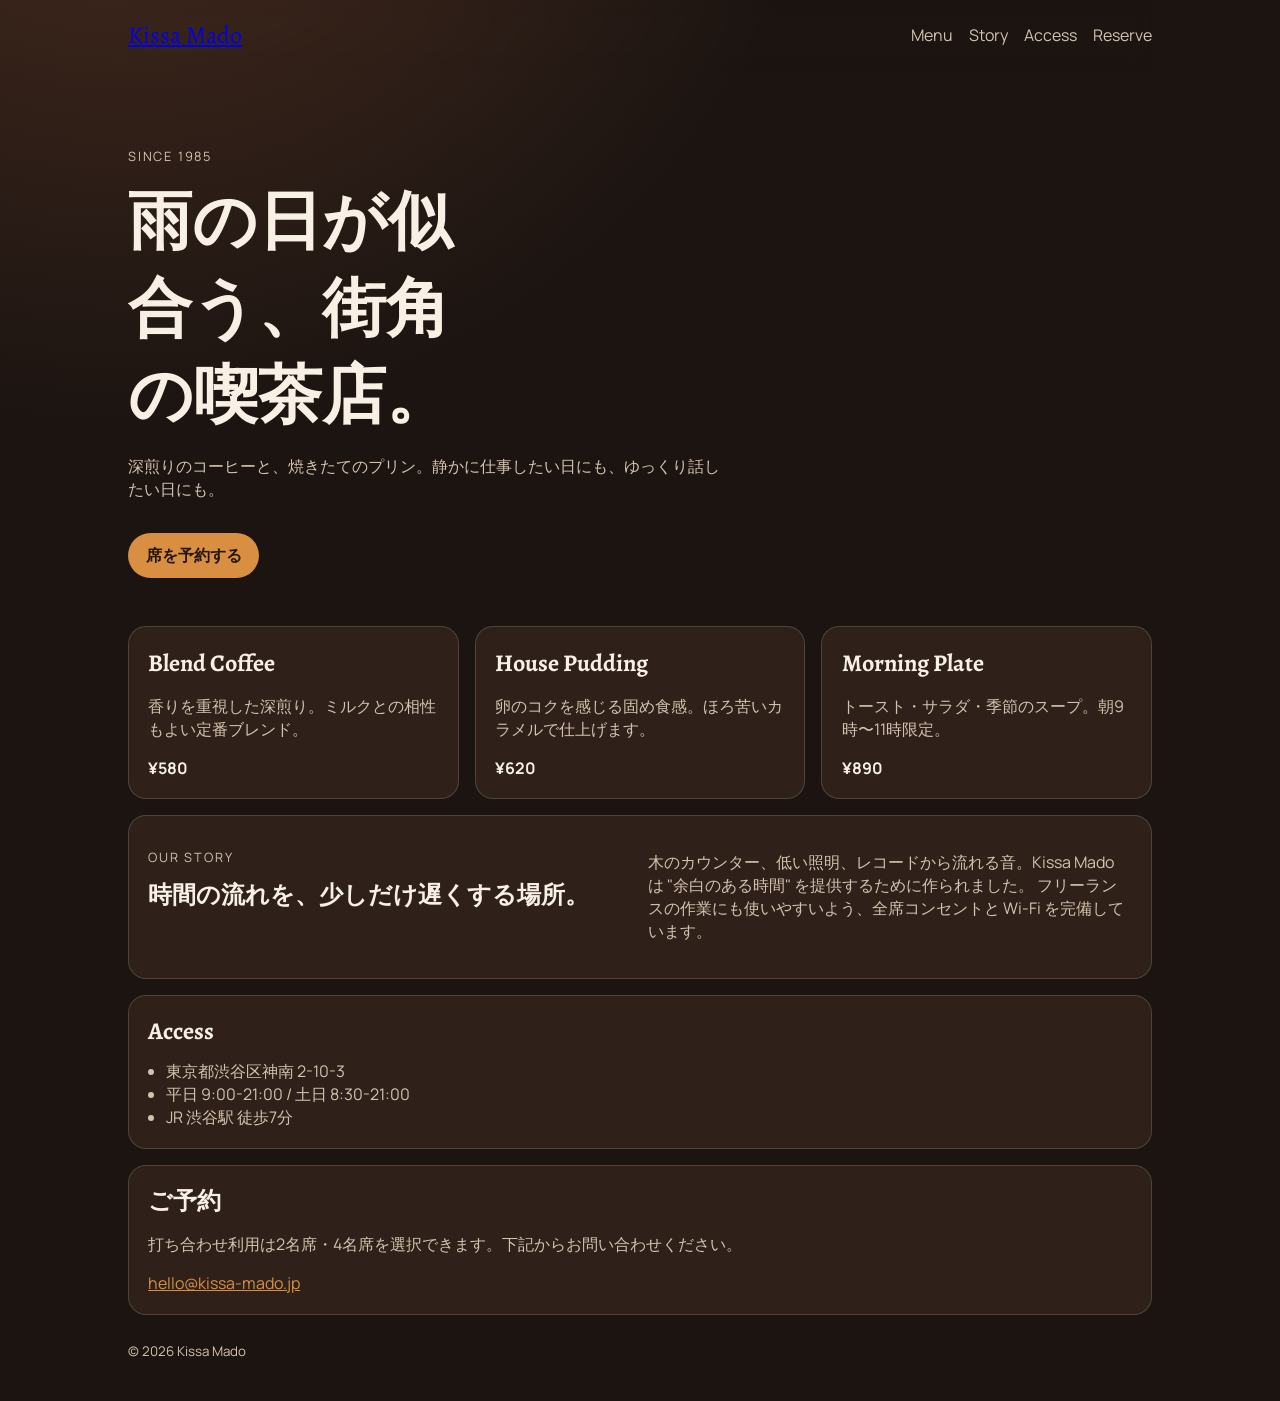
==== index.html @ b8e0303f "Initial commit: 01-kissa-lp site" ====
<!doctype html>
<html lang="ja">
  <head>
    <meta charset="UTF-8" />
    <meta name="viewport" content="width=device-width, initial-scale=1.0" />
    <title>Kissa Mado | 静かな喫茶店</title>
    <link rel="preconnect" href="https://fonts.googleapis.com" />
    <link rel="preconnect" href="https://fonts.gstatic.com" crossorigin />
    <link href="https://fonts.googleapis.com/css2?family=Alegreya:wght@500;700&family=Manrope:wght@400;500;700&display=swap" rel="stylesheet" />
    <link rel="stylesheet" href="styles.css" />
  </head>
  <body>
    <header class="site-header">
      <a class="brand" href="#top">Kissa Mado</a>
      <button class="menu-btn" aria-label="メニュー">☰</button>
      <nav>
        <a href="#menu">Menu</a>
        <a href="#story">Story</a>
        <a href="#access">Access</a>
        <a href="#reserve">Reserve</a>
      </nav>
    </header>

    <main id="top">
      <section class="hero reveal">
        <p class="eyebrow">SINCE 1985</p>
        <h1>雨の日が似合う、街角の喫茶店。</h1>
        <p>
          深煎りのコーヒーと、焼きたてのプリン。静かに仕事したい日にも、ゆっくり話したい日にも。
        </p>
        <a class="cta" href="#reserve">席を予約する</a>
      </section>

      <section class="menu-grid reveal" id="menu">
        <article>
          <h2>Blend Coffee</h2>
          <p>香りを重視した深煎り。ミルクとの相性もよい定番ブレンド。</p>
          <strong>¥580</strong>
        </article>
        <article>
          <h2>House Pudding</h2>
          <p>卵のコクを感じる固め食感。ほろ苦いカラメルで仕上げます。</p>
          <strong>¥620</strong>
        </article>
        <article>
          <h2>Morning Plate</h2>
          <p>トースト・サラダ・季節のスープ。朝9時〜11時限定。</p>
          <strong>¥890</strong>
        </article>
      </section>

      <section class="story reveal" id="story">
        <div>
          <p class="eyebrow">OUR STORY</p>
          <h2>時間の流れを、少しだけ遅くする場所。</h2>
        </div>
        <p>
          木のカウンター、低い照明、レコードから流れる音。Kissa Mado は "余白のある時間" を提供するために作られました。
          フリーランスの作業にも使いやすいよう、全席コンセントと Wi-Fi を完備しています。
        </p>
      </section>

      <section class="access reveal" id="access">
        <h2>Access</h2>
        <ul>
          <li>東京都渋谷区神南 2-10-3</li>
          <li>平日 9:00-21:00 / 土日 8:30-21:00</li>
          <li>JR 渋谷駅 徒歩7分</li>
        </ul>
      </section>

      <section class="reserve reveal" id="reserve">
        <h2>ご予約</h2>
        <p>打ち合わせ利用は2名席・4名席を選択できます。下記からお問い合わせください。</p>
        <a href="mailto:hello@kissa-mado.jp">hello@kissa-mado.jp</a>
      </section>
    </main>

    <footer>
      <small>© <span id="year"></span> Kissa Mado</small>
    </footer>

    <script src="app.js"></script>
  </body>
</html>
---- styles.css ----
:root {
  --bg: #1b1411;
  --bg-soft: #2a1d18;
  --card: #2f211a;
  --text: #f8f0e5;
  --muted: #d4c2ae;
  --accent: #d88f42;
  --line: rgba(255, 238, 220, 0.16);
  --heading: "Alegreya", serif;
  --body: "Manrope", sans-serif;
}

* {
  box-sizing: border-box;
}

body {
  margin: 0;
  font-family: var(--body);
  color: var(--text);
  background: radial-gradient(circle at 10% -20%, #4c2e20, transparent 35%), var(--bg);
}

.site-header,
main,
footer {
  width: min(1024px, 92vw);
  margin: 0 auto;
}

.site-header {
  display: flex;
  align-items: center;
  justify-content: space-between;
  padding: 1.2rem 0;
  position: sticky;
  top: 0;
  backdrop-filter: blur(8px);
}

.brand {
  font-family: var(--heading);
  font-size: 1.5rem;
}

nav {
  display: flex;
  gap: 1rem;
}

nav a {
  color: var(--muted);
  text-decoration: none;
}

.menu-btn {
  display: none;
}

.hero {
  padding: 4rem 0 3rem;
}

.eyebrow {
  letter-spacing: 0.14em;
  color: var(--accent);
  font-size: 0.8rem;
}

h1,
h2 {
  font-family: var(--heading);
  margin: 0 0 0.8rem;
}

h1 {
  font-size: clamp(2rem, 6vw, 4rem);
  max-width: 12ch;
}

.hero p {
  max-width: 60ch;
  color: var(--muted);
}

.cta {
  display: inline-block;
  margin-top: 1rem;
  padding: 0.7rem 1.1rem;
  border-radius: 999px;
  background: var(--accent);
  color: #24150f;
  text-decoration: none;
  font-weight: 700;
}

.menu-grid {
  display: grid;
  grid-template-columns: repeat(3, minmax(0, 1fr));
  gap: 1rem;
}

.menu-grid article,
.story,
.access,
.reserve {
  background: var(--card);
  border: 1px solid var(--line);
  border-radius: 18px;
  padding: 1.2rem;
}

.menu-grid p,
.story p,
.access li,
.reserve p {
  color: var(--muted);
}

.story,
.access,
.reserve {
  margin-top: 1rem;
}

.story {
  display: grid;
  gap: 1rem;
  grid-template-columns: 1fr 1fr;
}

.access ul {
  margin: 0;
  padding-left: 1.1rem;
}

.reserve a {
  color: var(--accent);
}

.reveal {
  opacity: 0;
  transform: translateY(24px);
  transition: 500ms ease;
}

.reveal.in {
  opacity: 1;
  transform: translateY(0);
}

footer {
  padding: 1.5rem 0 2.5rem;
  color: var(--muted);
}

@media (max-width: 760px) {
  .menu-btn {
    display: inline-block;
    background: none;
    border: 1px solid var(--line);
    color: var(--text);
    border-radius: 10px;
    padding: 0.4rem 0.6rem;
  }

  nav {
    display: none;
    position: absolute;
    right: 4vw;
    top: 60px;
    background: var(--bg-soft);
    border: 1px solid var(--line);
    border-radius: 12px;
    padding: 0.8rem;
    flex-direction: column;
  }

  nav.open {
    display: flex;
  }

  .menu-grid,
  .story {
    grid-template-columns: 1fr;
  }
}
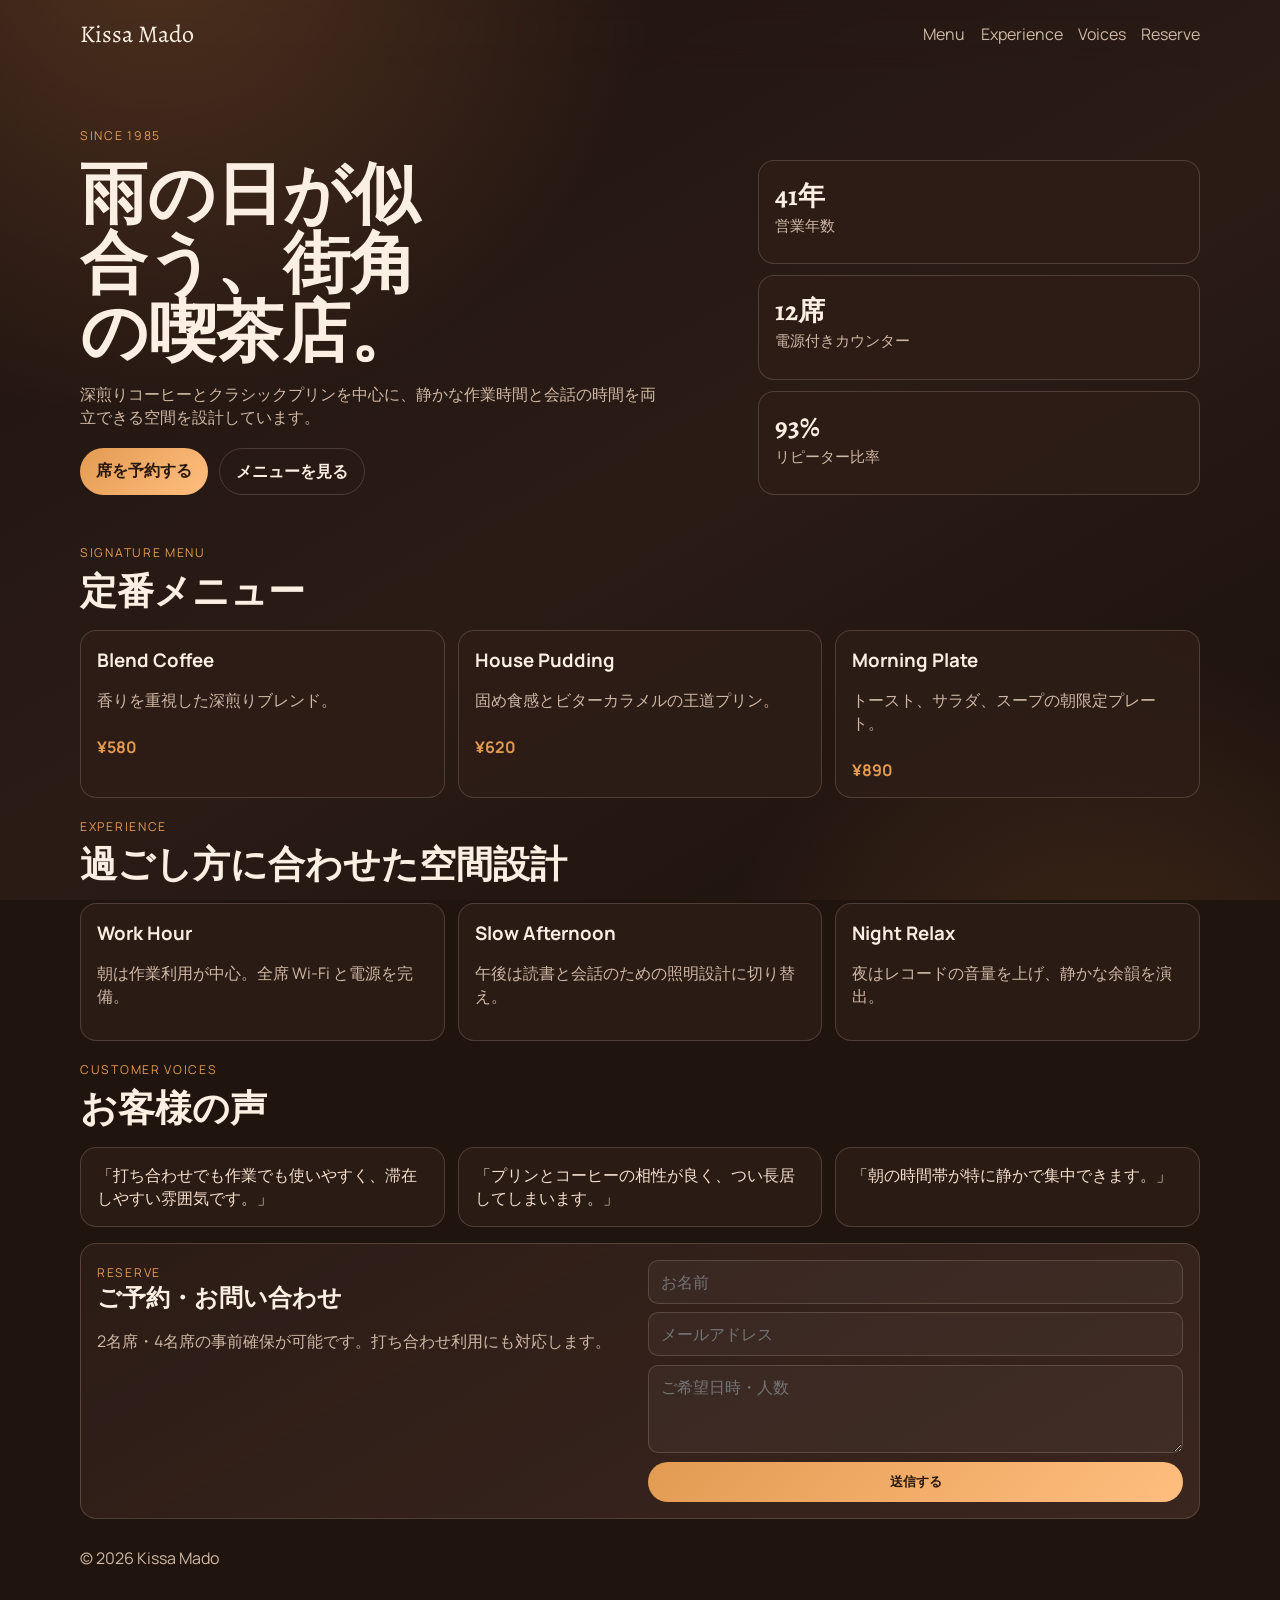
==== commit 18016344: "Enhance site design and content" ====
--- a/index.html
+++ b/index.html
@@ -10,76 +10,95 @@
     <link rel="stylesheet" href="styles.css" />
   </head>
   <body>
-    <header class="site-header">
+    <div class="bg-layer"></div>
+    <header class="site-header container">
       <a class="brand" href="#top">Kissa Mado</a>
-      <button class="menu-btn" aria-label="メニュー">☰</button>
-      <nav>
+      <button class="menu-toggle" aria-expanded="false" aria-label="メニュー">☰</button>
+      <nav class="nav-links">
         <a href="#menu">Menu</a>
-        <a href="#story">Story</a>
-        <a href="#access">Access</a>
+        <a href="#experience">Experience</a>
+        <a href="#voices">Voices</a>
         <a href="#reserve">Reserve</a>
       </nav>
     </header>
 
-    <main id="top">
+    <main id="top" class="container">
       <section class="hero reveal">
-        <p class="eyebrow">SINCE 1985</p>
-        <h1>雨の日が似合う、街角の喫茶店。</h1>
-        <p>
-          深煎りのコーヒーと、焼きたてのプリン。静かに仕事したい日にも、ゆっくり話したい日にも。
-        </p>
-        <a class="cta" href="#reserve">席を予約する</a>
+        <span class="badge">SINCE 1985</span>
+        <div class="hero-grid">
+          <div>
+            <h1>雨の日が似合う、街角の喫茶店。</h1>
+            <p class="lead">
+              深煎りコーヒーとクラシックプリンを中心に、静かな作業時間と会話の時間を両立できる空間を設計しています。
+            </p>
+            <div class="hero-actions">
+              <a class="btn primary" href="#reserve">席を予約する</a>
+              <a class="btn ghost" href="#menu">メニューを見る</a>
+            </div>
+          </div>
+          <aside class="hero-stats">
+            <article><strong data-count="41" data-suffix="年">0年</strong><span>営業年数</span></article>
+            <article><strong data-count="12" data-suffix="席">0席</strong><span>電源付きカウンター</span></article>
+            <article><strong data-count="93" data-suffix="%">0%</strong><span>リピーター比率</span></article>
+          </aside>
+        </div>
       </section>
 
-      <section class="menu-grid reveal" id="menu">
-        <article>
-          <h2>Blend Coffee</h2>
-          <p>香りを重視した深煎り。ミルクとの相性もよい定番ブレンド。</p>
-          <strong>¥580</strong>
-        </article>
-        <article>
-          <h2>House Pudding</h2>
-          <p>卵のコクを感じる固め食感。ほろ苦いカラメルで仕上げます。</p>
-          <strong>¥620</strong>
-        </article>
-        <article>
-          <h2>Morning Plate</h2>
-          <p>トースト・サラダ・季節のスープ。朝9時〜11時限定。</p>
-          <strong>¥890</strong>
-        </article>
+      <section class="section reveal" id="menu">
+        <div class="section-head">
+          <span class="eyebrow">SIGNATURE MENU</span>
+          <h2>定番メニュー</h2>
+        </div>
+        <div class="card-grid three">
+          <article class="card"><h3>Blend Coffee</h3><p>香りを重視した深煎りブレンド。</p><strong>¥580</strong></article>
+          <article class="card"><h3>House Pudding</h3><p>固め食感とビターカラメルの王道プリン。</p><strong>¥620</strong></article>
+          <article class="card"><h3>Morning Plate</h3><p>トースト、サラダ、スープの朝限定プレート。</p><strong>¥890</strong></article>
+        </div>
       </section>
 
-      <section class="story reveal" id="story">
-        <div>
-          <p class="eyebrow">OUR STORY</p>
-          <h2>時間の流れを、少しだけ遅くする場所。</h2>
+      <section class="section reveal" id="experience">
+        <div class="section-head">
+          <span class="eyebrow">EXPERIENCE</span>
+          <h2>過ごし方に合わせた空間設計</h2>
         </div>
-        <p>
-          木のカウンター、低い照明、レコードから流れる音。Kissa Mado は "余白のある時間" を提供するために作られました。
-          フリーランスの作業にも使いやすいよう、全席コンセントと Wi-Fi を完備しています。
-        </p>
+        <div class="process-list">
+          <article><h3>Work Hour</h3><p>朝は作業利用が中心。全席 Wi-Fi と電源を完備。</p></article>
+          <article><h3>Slow Afternoon</h3><p>午後は読書と会話のための照明設計に切り替え。</p></article>
+          <article><h3>Night Relax</h3><p>夜はレコードの音量を上げ、静かな余韻を演出。</p></article>
+        </div>
       </section>
 
-      <section class="access reveal" id="access">
-        <h2>Access</h2>
-        <ul>
-          <li>東京都渋谷区神南 2-10-3</li>
-          <li>平日 9:00-21:00 / 土日 8:30-21:00</li>
-          <li>JR 渋谷駅 徒歩7分</li>
-        </ul>
+      <section class="section reveal" id="voices">
+        <div class="section-head">
+          <span class="eyebrow">CUSTOMER VOICES</span>
+          <h2>お客様の声</h2>
+        </div>
+        <div class="review-grid">
+          <blockquote>「打ち合わせでも作業でも使いやすく、滞在しやすい雰囲気です。」</blockquote>
+          <blockquote>「プリンとコーヒーの相性が良く、つい長居してしまいます。」</blockquote>
+          <blockquote>「朝の時間帯が特に静かで集中できます。」</blockquote>
+        </div>
       </section>
 
-      <section class="reserve reveal" id="reserve">
-        <h2>ご予約</h2>
-        <p>打ち合わせ利用は2名席・4名席を選択できます。下記からお問い合わせください。</p>
-        <a href="mailto:hello@kissa-mado.jp">hello@kissa-mado.jp</a>
+      <section class="section reveal" id="reserve">
+        <div class="contact-panel">
+          <div>
+            <span class="eyebrow">RESERVE</span>
+            <h2>ご予約・お問い合わせ</h2>
+            <p>2名席・4名席の事前確保が可能です。打ち合わせ利用にも対応します。</p>
+          </div>
+          <form class="contact-form">
+            <input type="text" placeholder="お名前" required />
+            <input type="email" placeholder="メールアドレス" required />
+            <textarea placeholder="ご希望日時・人数"></textarea>
+            <button type="submit" class="btn primary">送信する</button>
+          </form>
+        </div>
       </section>
     </main>
 
-    <footer>
-      <small>© <span id="year"></span> Kissa Mado</small>
-    </footer>
-
+    <footer class="container">© <span id="year"></span> Kissa Mado</footer>
+    <div class="toast" id="toast">送信ありがとうございます。24時間以内にご返信します。</div>
     <script src="app.js"></script>
   </body>
 </html>
--- a/styles.css
+++ b/styles.css
@@ -1,147 +1,266 @@
 :root {
-  --bg: #1b1411;
-  --bg-soft: #2a1d18;
-  --card: #2f211a;
-  --text: #f8f0e5;
-  --muted: #d4c2ae;
-  --accent: #d88f42;
-  --line: rgba(255, 238, 220, 0.16);
+  --bg: #20140f;
+  --bg-soft: #2f1f19;
+  --surface: rgba(47, 30, 24, 0.82);
+  --surface-strong: #3a261f;
+  --text: #faefe2;
+  --muted: #cfb8a5;
+  --line: rgba(255, 230, 204, 0.17);
+  --accent: #e39b52;
+  --accent-strong: #ffbe7f;
   --heading: "Alegreya", serif;
   --body: "Manrope", sans-serif;
 }
 
-* {
-  box-sizing: border-box;
-}
+* { box-sizing: border-box; }
 
 body {
   margin: 0;
+  min-height: 100vh;
+  color: var(--text);
   font-family: var(--body);
-  color: var(--text);
-  background: radial-gradient(circle at 10% -20%, #4c2e20, transparent 35%), var(--bg);
-}
-
-.site-header,
-main,
-footer {
-  width: min(1024px, 92vw);
+  background: var(--bg);
+}
+
+.bg-layer {
+  position: fixed;
+  inset: 0;
+  background:
+    radial-gradient(circle at 12% -10%, rgba(255, 160, 87, 0.22), transparent 34%),
+    radial-gradient(circle at 88% 120%, rgba(226, 143, 73, 0.2), transparent 28%),
+    linear-gradient(150deg, #1f130f, #2a1b15 54%, #1b110d);
+  z-index: -1;
+}
+
+.container {
+  width: min(1120px, 92vw);
   margin: 0 auto;
 }
 
 .site-header {
+  padding: 1.1rem 0;
   display: flex;
   align-items: center;
   justify-content: space-between;
-  padding: 1.2rem 0;
+  gap: 1rem;
   position: sticky;
   top: 0;
-  backdrop-filter: blur(8px);
+  backdrop-filter: blur(10px);
+  z-index: 10;
 }
 
 .brand {
+  color: var(--text);
+  text-decoration: none;
   font-family: var(--heading);
   font-size: 1.5rem;
 }
 
-nav {
+.menu-toggle {
+  display: none;
+}
+
+.nav-links {
   display: flex;
+  gap: 0.95rem;
+}
+
+.nav-links a {
+  color: var(--muted);
+  text-decoration: none;
+}
+
+.hero {
+  padding: 3.5rem 0 1.8rem;
+}
+
+.badge,
+.eyebrow {
+  display: inline-block;
+  letter-spacing: 0.14em;
+  font-size: 0.76rem;
+  color: var(--accent);
+}
+
+.hero-grid {
+  margin-top: 0.9rem;
+  display: grid;
+  grid-template-columns: 1.35fr 0.9fr;
   gap: 1rem;
 }
 
-nav a {
-  color: var(--muted);
-  text-decoration: none;
-}
-
-.menu-btn {
-  display: none;
-}
-
-.hero {
-  padding: 4rem 0 3rem;
-}
-
-.eyebrow {
-  letter-spacing: 0.14em;
-  color: var(--accent);
-  font-size: 0.8rem;
+h1,
+h2,
+h3 {
+  margin: 0;
 }
 
 h1,
 h2 {
   font-family: var(--heading);
-  margin: 0 0 0.8rem;
 }
 
 h1 {
-  font-size: clamp(2rem, 6vw, 4rem);
-  max-width: 12ch;
-}
-
-.hero p {
-  max-width: 60ch;
-  color: var(--muted);
-}
-
-.cta {
+  font-size: clamp(2.2rem, 6vw, 4.2rem);
+  line-height: 1.03;
+  max-width: 10ch;
+}
+
+.lead {
+  color: var(--muted);
+  max-width: 58ch;
+  margin: 1rem 0 1.2rem;
+}
+
+.hero-actions {
+  display: flex;
+  gap: 0.7rem;
+  flex-wrap: wrap;
+}
+
+.btn {
+  border: 1px solid var(--line);
+  padding: 0.68rem 1rem;
+  border-radius: 999px;
+  text-decoration: none;
+  color: var(--text);
+  font-weight: 700;
+  background: transparent;
+}
+
+.btn.primary {
+  background: linear-gradient(135deg, var(--accent), var(--accent-strong));
+  color: #2a170d;
+  border: 0;
+}
+
+.hero-stats {
+  display: grid;
+  gap: 0.7rem;
+}
+
+.hero-stats article,
+.card,
+.process-list article,
+.review-grid blockquote,
+.contact-panel {
+  background: var(--surface);
+  border: 1px solid var(--line);
+  border-radius: 16px;
+  padding: 1rem;
+}
+
+.hero-stats strong {
+  display: block;
+  font-size: 1.7rem;
+  font-family: var(--heading);
+}
+
+.hero-stats span {
+  color: var(--muted);
+  font-size: 0.92rem;
+}
+
+.section {
+  margin-top: 1rem;
+}
+
+.section-head {
+  margin-bottom: 0.8rem;
+}
+
+.section-head h2 {
+  margin-top: 0.3rem;
+  font-size: clamp(1.55rem, 4vw, 2.3rem);
+}
+
+.card-grid,
+.process-list,
+.review-grid {
+  display: grid;
+  gap: 0.8rem;
+}
+
+.card-grid.three,
+.process-list,
+.review-grid {
+  grid-template-columns: repeat(3, minmax(0, 1fr));
+}
+
+.card p,
+.process-list p,
+.contact-panel p {
+  color: var(--muted);
+}
+
+.card strong {
   display: inline-block;
-  margin-top: 1rem;
-  padding: 0.7rem 1.1rem;
-  border-radius: 999px;
-  background: var(--accent);
-  color: #24150f;
-  text-decoration: none;
-  font-weight: 700;
-}
-
-.menu-grid {
-  display: grid;
-  grid-template-columns: repeat(3, minmax(0, 1fr));
+  margin-top: 0.5rem;
+  color: var(--accent);
+}
+
+.review-grid blockquote {
+  margin: 0;
+  color: #f5dfcd;
+}
+
+.contact-panel {
+  display: grid;
+  grid-template-columns: 1fr 1fr;
   gap: 1rem;
-}
-
-.menu-grid article,
-.story,
-.access,
-.reserve {
-  background: var(--card);
+  background: linear-gradient(150deg, var(--surface), var(--surface-strong));
+}
+
+.contact-form {
+  display: grid;
+  gap: 0.55rem;
+}
+
+.contact-form input,
+.contact-form textarea {
+  width: 100%;
   border: 1px solid var(--line);
-  border-radius: 18px;
-  padding: 1.2rem;
-}
-
-.menu-grid p,
-.story p,
-.access li,
-.reserve p {
-  color: var(--muted);
-}
-
-.story,
-.access,
-.reserve {
-  margin-top: 1rem;
-}
-
-.story {
-  display: grid;
-  gap: 1rem;
-  grid-template-columns: 1fr 1fr;
-}
-
-.access ul {
-  margin: 0;
-  padding-left: 1.1rem;
-}
-
-.reserve a {
-  color: var(--accent);
+  background: rgba(255, 255, 255, 0.04);
+  color: var(--text);
+  border-radius: 10px;
+  padding: 0.62rem 0.75rem;
+  font: inherit;
+}
+
+.contact-form textarea {
+  min-height: 88px;
+  resize: vertical;
+}
+
+footer {
+  color: var(--muted);
+  padding: 1.8rem 0 2.2rem;
+}
+
+.toast {
+  position: fixed;
+  right: 18px;
+  bottom: 18px;
+  background: #18100d;
+  border: 1px solid var(--line);
+  color: var(--text);
+  padding: 0.65rem 0.85rem;
+  border-radius: 10px;
+  opacity: 0;
+  transform: translateY(12px);
+  pointer-events: none;
+  transition: 240ms ease;
+}
+
+.toast.show {
+  opacity: 1;
+  transform: translateY(0);
 }
 
 .reveal {
   opacity: 0;
   transform: translateY(24px);
-  transition: 500ms ease;
+  transition: 520ms ease;
 }
 
 .reveal.in {
@@ -149,39 +268,37 @@
   transform: translateY(0);
 }
 
-footer {
-  padding: 1.5rem 0 2.5rem;
-  color: var(--muted);
-}
-
-@media (max-width: 760px) {
-  .menu-btn {
+@media (max-width: 820px) {
+  .menu-toggle {
     display: inline-block;
-    background: none;
     border: 1px solid var(--line);
+    background: transparent;
     color: var(--text);
     border-radius: 10px;
-    padding: 0.4rem 0.6rem;
+    padding: 0.38rem 0.62rem;
   }
 
-  nav {
+  .nav-links {
+    position: absolute;
+    top: 58px;
+    right: 4vw;
     display: none;
-    position: absolute;
-    right: 4vw;
-    top: 60px;
+    flex-direction: column;
     background: var(--bg-soft);
     border: 1px solid var(--line);
     border-radius: 12px;
-    padding: 0.8rem;
-    flex-direction: column;
+    padding: 0.7rem;
   }
 
-  nav.open {
+  .nav-links.open {
     display: flex;
   }
 
-  .menu-grid,
-  .story {
+  .hero-grid,
+  .card-grid.three,
+  .process-list,
+  .review-grid,
+  .contact-panel {
     grid-template-columns: 1fr;
   }
 }
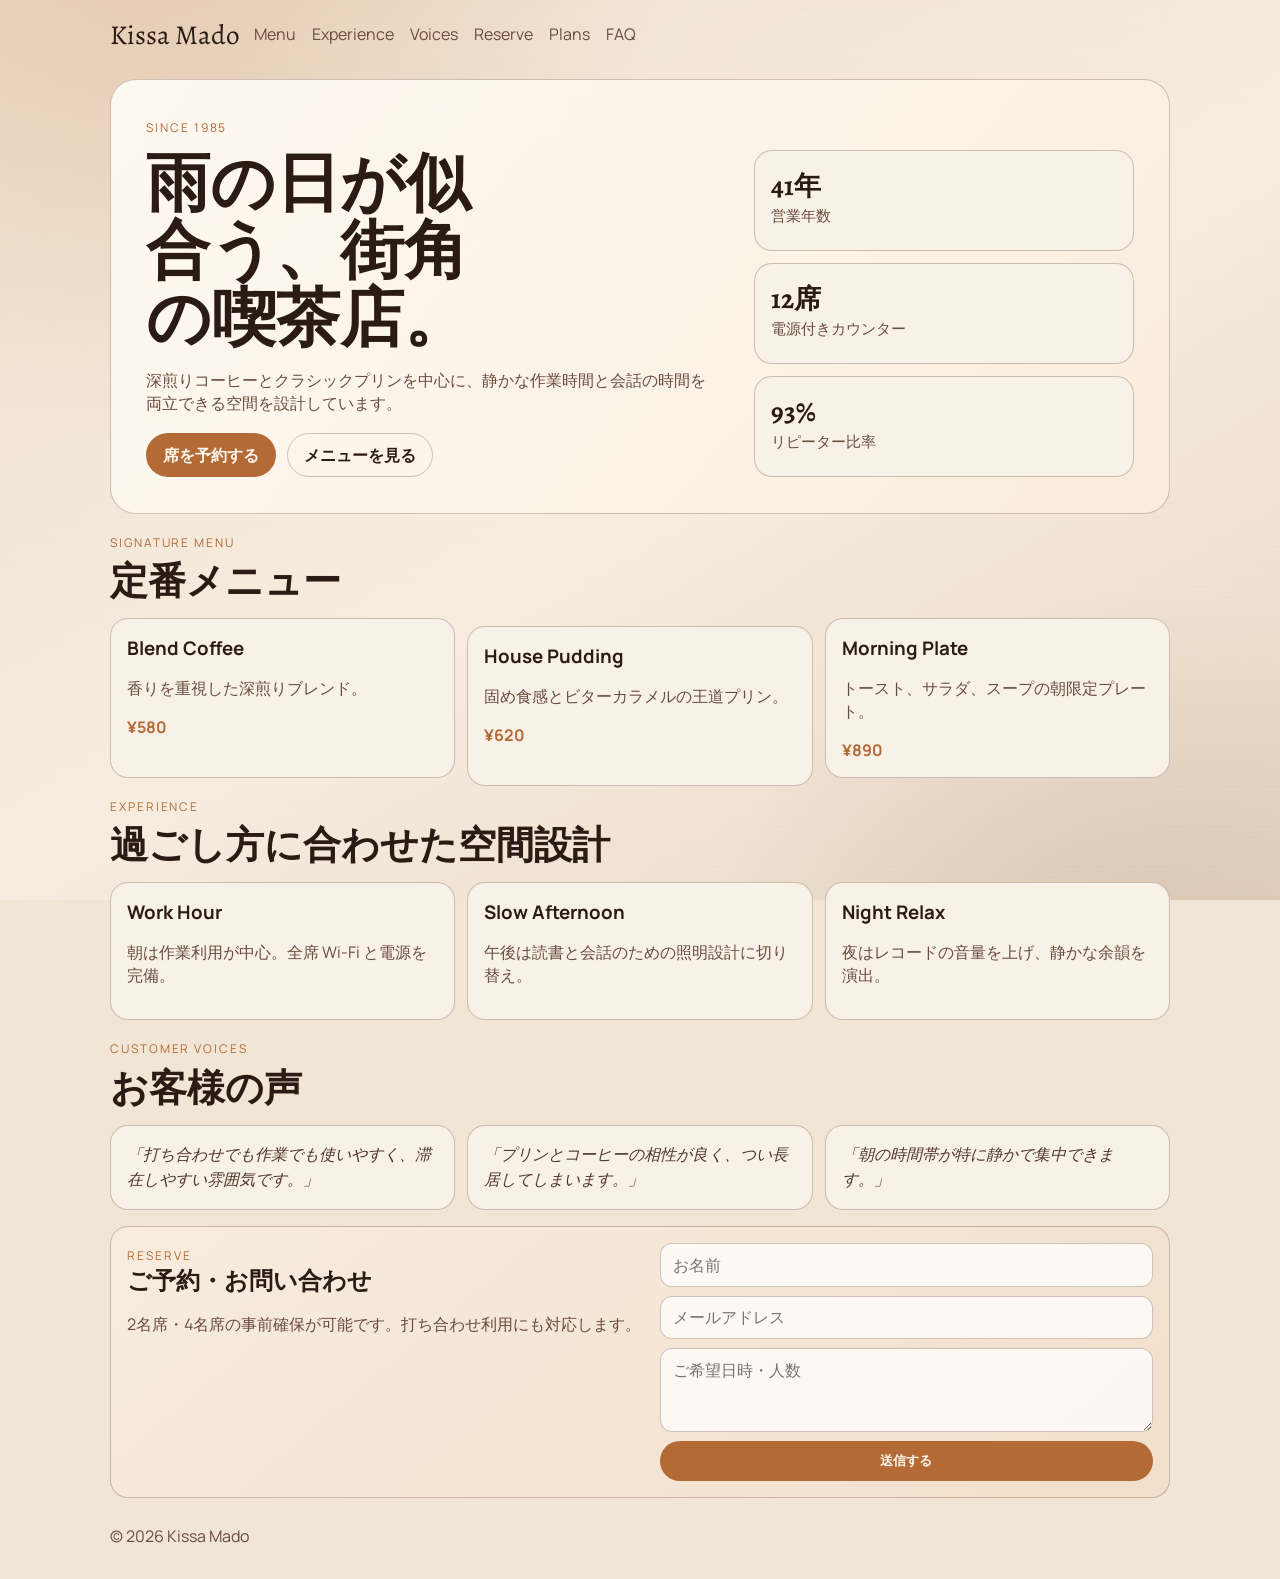
==== commit cd824a58: "Add multipage structure and interactive features" ====
--- a/index.html
+++ b/index.html
@@ -19,6 +19,8 @@
         <a href="#experience">Experience</a>
         <a href="#voices">Voices</a>
         <a href="#reserve">Reserve</a>
+              <a href="plans.html">Plans</a>
+        <a href="faq.html">FAQ</a>
       </nav>
     </header>
 
--- a/styles.css
+++ b/styles.css
@@ -1,13 +1,11 @@
 :root {
-  --bg: #20140f;
-  --bg-soft: #2f1f19;
-  --surface: rgba(47, 30, 24, 0.82);
-  --surface-strong: #3a261f;
-  --text: #faefe2;
-  --muted: #cfb8a5;
-  --line: rgba(255, 230, 204, 0.17);
-  --accent: #e39b52;
-  --accent-strong: #ffbe7f;
+  --bg: #f1e5d6;
+  --paper: #f8f1e7;
+  --ink: #2a1b14;
+  --muted: #6a4c3f;
+  --line: rgba(87, 56, 40, 0.28);
+  --accent: #b46a34;
+  --accent-soft: #d6a173;
   --heading: "Alegreya", serif;
   --body: "Manrope", sans-serif;
 }
@@ -16,8 +14,7 @@
 
 body {
   margin: 0;
-  min-height: 100vh;
-  color: var(--text);
+  color: var(--ink);
   font-family: var(--body);
   background: var(--bg);
 }
@@ -25,35 +22,36 @@
 .bg-layer {
   position: fixed;
   inset: 0;
+  z-index: -1;
   background:
-    radial-gradient(circle at 12% -10%, rgba(255, 160, 87, 0.22), transparent 34%),
-    radial-gradient(circle at 88% 120%, rgba(226, 143, 73, 0.2), transparent 28%),
-    linear-gradient(150deg, #1f130f, #2a1b15 54%, #1b110d);
-  z-index: -1;
+    radial-gradient(circle at 12% -8%, rgba(180, 106, 52, 0.2), transparent 35%),
+    radial-gradient(circle at 88% 112%, rgba(107, 69, 48, 0.14), transparent 28%),
+    repeating-linear-gradient(0deg, rgba(255, 255, 255, 0.05) 0 1px, transparent 1px 5px),
+    linear-gradient(150deg, #efe0cf, #f6ecdf 54%, #e7d6c4);
 }
 
 .container {
-  width: min(1120px, 92vw);
+  width: min(1060px, 92vw);
   margin: 0 auto;
 }
 
 .site-header {
-  padding: 1.1rem 0;
-  display: flex;
-  align-items: center;
-  justify-content: space-between;
-  gap: 1rem;
   position: sticky;
   top: 0;
+  z-index: 10;
+  display: grid;
+  grid-template-columns: auto auto 1fr;
+  align-items: center;
+  gap: 0.9rem;
+  padding: 1rem 0;
   backdrop-filter: blur(10px);
-  z-index: 10;
 }
 
 .brand {
-  color: var(--text);
+  color: var(--ink);
   text-decoration: none;
   font-family: var(--heading);
-  font-size: 1.5rem;
+  font-size: 1.7rem;
 }
 
 .menu-toggle {
@@ -61,31 +59,41 @@
 }
 
 .nav-links {
+  justify-self: end;
   display: flex;
-  gap: 0.95rem;
+  gap: 1rem;
 }
 
 .nav-links a {
   color: var(--muted);
   text-decoration: none;
+  border-bottom: 1px solid transparent;
+}
+
+.nav-links a:hover {
+  border-color: var(--accent);
 }
 
 .hero {
-  padding: 3.5rem 0 1.8rem;
+  margin-top: 0.6rem;
+  background: linear-gradient(130deg, rgba(255, 251, 245, 0.92), rgba(249, 236, 221, 0.95));
+  border: 1px solid var(--line);
+  border-radius: 26px;
+  padding: 2.2rem;
 }
 
 .badge,
 .eyebrow {
   display: inline-block;
-  letter-spacing: 0.14em;
-  font-size: 0.76rem;
   color: var(--accent);
+  letter-spacing: 0.16em;
+  font-size: 0.75rem;
 }
 
 .hero-grid {
-  margin-top: 0.9rem;
-  display: grid;
-  grid-template-columns: 1.35fr 0.9fr;
+  margin-top: 0.8rem;
+  display: grid;
+  grid-template-columns: 1.4fr 0.9fr;
   gap: 1rem;
 }
 
@@ -101,15 +109,15 @@
 }
 
 h1 {
-  font-size: clamp(2.2rem, 6vw, 4.2rem);
-  line-height: 1.03;
-  max-width: 10ch;
+  font-size: clamp(2.1rem, 6vw, 4rem);
+  max-width: 11ch;
+  line-height: 1.06;
 }
 
 .lead {
-  color: var(--muted);
-  max-width: 58ch;
-  margin: 1rem 0 1.2rem;
+  margin: 1rem 0 1.1rem;
+  max-width: 56ch;
+  color: var(--muted);
 }
 
 .hero-actions {
@@ -120,18 +128,20 @@
 
 .btn {
   border: 1px solid var(--line);
-  padding: 0.68rem 1rem;
   border-radius: 999px;
+  padding: 0.62rem 1rem;
   text-decoration: none;
-  color: var(--text);
   font-weight: 700;
-  background: transparent;
 }
 
 .btn.primary {
-  background: linear-gradient(135deg, var(--accent), var(--accent-strong));
-  color: #2a170d;
-  border: 0;
+  background: var(--accent);
+  color: #fff8ef;
+  border-color: transparent;
+}
+
+.btn.ghost {
+  color: var(--ink);
 }
 
 .hero-stats {
@@ -144,16 +154,16 @@
 .process-list article,
 .review-grid blockquote,
 .contact-panel {
-  background: var(--surface);
-  border: 1px solid var(--line);
-  border-radius: 16px;
+  border: 1px solid var(--line);
+  background: var(--paper);
+  border-radius: 18px;
   padding: 1rem;
 }
 
 .hero-stats strong {
   display: block;
+  font-family: var(--heading);
   font-size: 1.7rem;
-  font-family: var(--heading);
 }
 
 .hero-stats span {
@@ -166,19 +176,19 @@
 }
 
 .section-head {
-  margin-bottom: 0.8rem;
+  margin-bottom: 0.7rem;
 }
 
 .section-head h2 {
-  margin-top: 0.3rem;
-  font-size: clamp(1.55rem, 4vw, 2.3rem);
+  margin-top: 0.2rem;
+  font-size: clamp(1.6rem, 4vw, 2.4rem);
 }
 
 .card-grid,
 .process-list,
 .review-grid {
   display: grid;
-  gap: 0.8rem;
+  gap: 0.75rem;
 }
 
 .card-grid.three,
@@ -187,6 +197,10 @@
   grid-template-columns: repeat(3, minmax(0, 1fr));
 }
 
+.card:nth-child(2) {
+  transform: translateY(8px);
+}
+
 .card p,
 .process-list p,
 .contact-panel p {
@@ -194,21 +208,21 @@
 }
 
 .card strong {
-  display: inline-block;
-  margin-top: 0.5rem;
   color: var(--accent);
 }
 
 .review-grid blockquote {
   margin: 0;
-  color: #f5dfcd;
+  font-style: italic;
+  line-height: 1.6;
+  color: #51362b;
 }
 
 .contact-panel {
   display: grid;
-  grid-template-columns: 1fr 1fr;
-  gap: 1rem;
-  background: linear-gradient(150deg, var(--surface), var(--surface-strong));
+  grid-template-columns: 1.05fr 1fr;
+  gap: 0.9rem;
+  background: linear-gradient(140deg, #f7ecdf, #f2dfcb);
 }
 
 .contact-form {
@@ -218,38 +232,38 @@
 
 .contact-form input,
 .contact-form textarea {
+  border: 1px solid var(--line);
+  border-radius: 12px;
+  background: rgba(255, 255, 255, 0.75);
+  color: var(--ink);
+  font: inherit;
   width: 100%;
-  border: 1px solid var(--line);
-  background: rgba(255, 255, 255, 0.04);
-  color: var(--text);
-  border-radius: 10px;
   padding: 0.62rem 0.75rem;
-  font: inherit;
 }
 
 .contact-form textarea {
-  min-height: 88px;
+  min-height: 84px;
   resize: vertical;
 }
 
 footer {
-  color: var(--muted);
-  padding: 1.8rem 0 2.2rem;
+  padding: 1.7rem 0 2rem;
+  color: var(--muted);
 }
 
 .toast {
   position: fixed;
-  right: 18px;
-  bottom: 18px;
-  background: #18100d;
-  border: 1px solid var(--line);
-  color: var(--text);
-  padding: 0.65rem 0.85rem;
+  right: 16px;
+  bottom: 16px;
+  background: #3f2a1f;
+  color: #fff4e7;
   border-radius: 10px;
+  padding: 0.65rem 0.9rem;
+  border: 1px solid rgba(255, 232, 209, 0.25);
   opacity: 0;
-  transform: translateY(12px);
+  transform: translateY(10px);
   pointer-events: none;
-  transition: 240ms ease;
+  transition: 220ms ease;
 }
 
 .toast.show {
@@ -259,8 +273,8 @@
 
 .reveal {
   opacity: 0;
-  transform: translateY(24px);
-  transition: 520ms ease;
+  transform: translateY(20px);
+  transition: 500ms ease;
 }
 
 .reveal.in {
@@ -268,23 +282,23 @@
   transform: translateY(0);
 }
 
-@media (max-width: 820px) {
+@media (max-width: 860px) {
   .menu-toggle {
     display: inline-block;
     border: 1px solid var(--line);
-    background: transparent;
-    color: var(--text);
+    background: rgba(255, 255, 255, 0.7);
+    color: var(--ink);
     border-radius: 10px;
-    padding: 0.38rem 0.62rem;
+    padding: 0.36rem 0.62rem;
   }
 
   .nav-links {
+    display: none;
     position: absolute;
-    top: 58px;
     right: 4vw;
-    display: none;
+    top: 56px;
     flex-direction: column;
-    background: var(--bg-soft);
+    background: #f5e9da;
     border: 1px solid var(--line);
     border-radius: 12px;
     padding: 0.7rem;
@@ -301,4 +315,187 @@
   .contact-panel {
     grid-template-columns: 1fr;
   }
-}
+
+  .card:nth-child(2) {
+    transform: none;
+  }
+}
+
+/* EXTRA PAGES */
+.extra-page .site-header {
+  margin-bottom: 0.2rem;
+}
+
+.subhero {
+  padding: 1.4rem;
+  border: 1px solid var(--line);
+  border-radius: 14px;
+  background: var(--panel, var(--paper, rgba(255, 255, 255, 0.08)));
+}
+
+.subhero h1 {
+  margin: 0.35rem 0 0.6rem;
+  font-size: clamp(1.8rem, 5vw, 3.1rem);
+}
+
+.subhero p {
+  margin: 0;
+  color: var(--muted);
+  max-width: 64ch;
+}
+
+.pricing-head {
+  display: flex;
+  justify-content: space-between;
+  align-items: center;
+  gap: 0.8rem;
+  margin-bottom: 0.65rem;
+}
+
+.pricing-mode {
+  display: inline-flex;
+  gap: 0.45rem;
+  padding: 0.25rem;
+  border: 1px solid var(--line);
+  border-radius: 999px;
+  background: rgba(255, 255, 255, 0.04);
+}
+
+.mode-btn {
+  border: 1px solid transparent;
+  border-radius: 999px;
+  padding: 0.4rem 0.72rem;
+  background: transparent;
+  color: inherit;
+  font: inherit;
+  cursor: pointer;
+}
+
+.mode-btn.active {
+  border-color: var(--line);
+  background: rgba(255, 255, 255, 0.12);
+}
+
+.pricing-cards {
+  display: grid;
+  grid-template-columns: repeat(3, minmax(0, 1fr));
+  gap: 0.7rem;
+}
+
+.price-card {
+  border: 1px solid var(--line);
+  border-radius: 12px;
+  padding: 0.9rem;
+  background: var(--panel, var(--paper, rgba(255, 255, 255, 0.08)));
+}
+
+.price-card h3 {
+  margin: 0 0 0.4rem;
+}
+
+.price-card p {
+  margin: 0;
+  color: var(--muted);
+  min-height: 2.8em;
+}
+
+.price-card strong {
+  display: inline-block;
+  margin-top: 0.65rem;
+  font-size: 1.35rem;
+}
+
+.calc-box {
+  border: 1px solid var(--line);
+  border-radius: 12px;
+  padding: 0.9rem;
+  background: var(--panel, var(--paper, rgba(255, 255, 255, 0.08)));
+}
+
+.calc-form {
+  display: grid;
+  grid-template-columns: repeat(4, minmax(0, 1fr));
+  gap: 0.55rem;
+  align-items: end;
+}
+
+.calc-form label {
+  display: grid;
+  gap: 0.32rem;
+  font-size: 0.9rem;
+}
+
+.calc-form select,
+.calc-form input {
+  width: 100%;
+  border: 1px solid var(--line);
+  border-radius: 8px;
+  padding: 0.58rem 0.66rem;
+  background: rgba(255, 255, 255, 0.75);
+  color: inherit;
+  font: inherit;
+}
+
+.calc-result {
+  margin: 0.65rem 0 0;
+  color: var(--muted);
+  opacity: 0.75;
+}
+
+.calc-result.show {
+  opacity: 1;
+}
+
+.faq-list {
+  display: grid;
+  gap: 0.55rem;
+}
+
+.faq-item {
+  border: 1px solid var(--line);
+  border-radius: 12px;
+  overflow: hidden;
+  background: var(--panel, var(--paper, rgba(255, 255, 255, 0.08)));
+}
+
+.faq-question {
+  width: 100%;
+  text-align: left;
+  background: transparent;
+  border: 0;
+  border-bottom: 1px solid transparent;
+  color: inherit;
+  font: inherit;
+  font-weight: 700;
+  padding: 0.8rem 0.9rem;
+  cursor: pointer;
+}
+
+.faq-item.open .faq-question {
+  border-bottom-color: var(--line);
+}
+
+.faq-answer {
+  display: none;
+  padding: 0.72rem 0.9rem;
+  color: var(--muted);
+}
+
+.faq-item.open .faq-answer {
+  display: block;
+}
+
+@media (max-width: 860px) {
+  .pricing-head {
+    flex-direction: column;
+    align-items: flex-start;
+  }
+
+  .pricing-cards {
+    grid-template-columns: 1fr;
+  }
+
+  .calc-form {
+    grid-template-columns: 1fr;
+  }
+}
